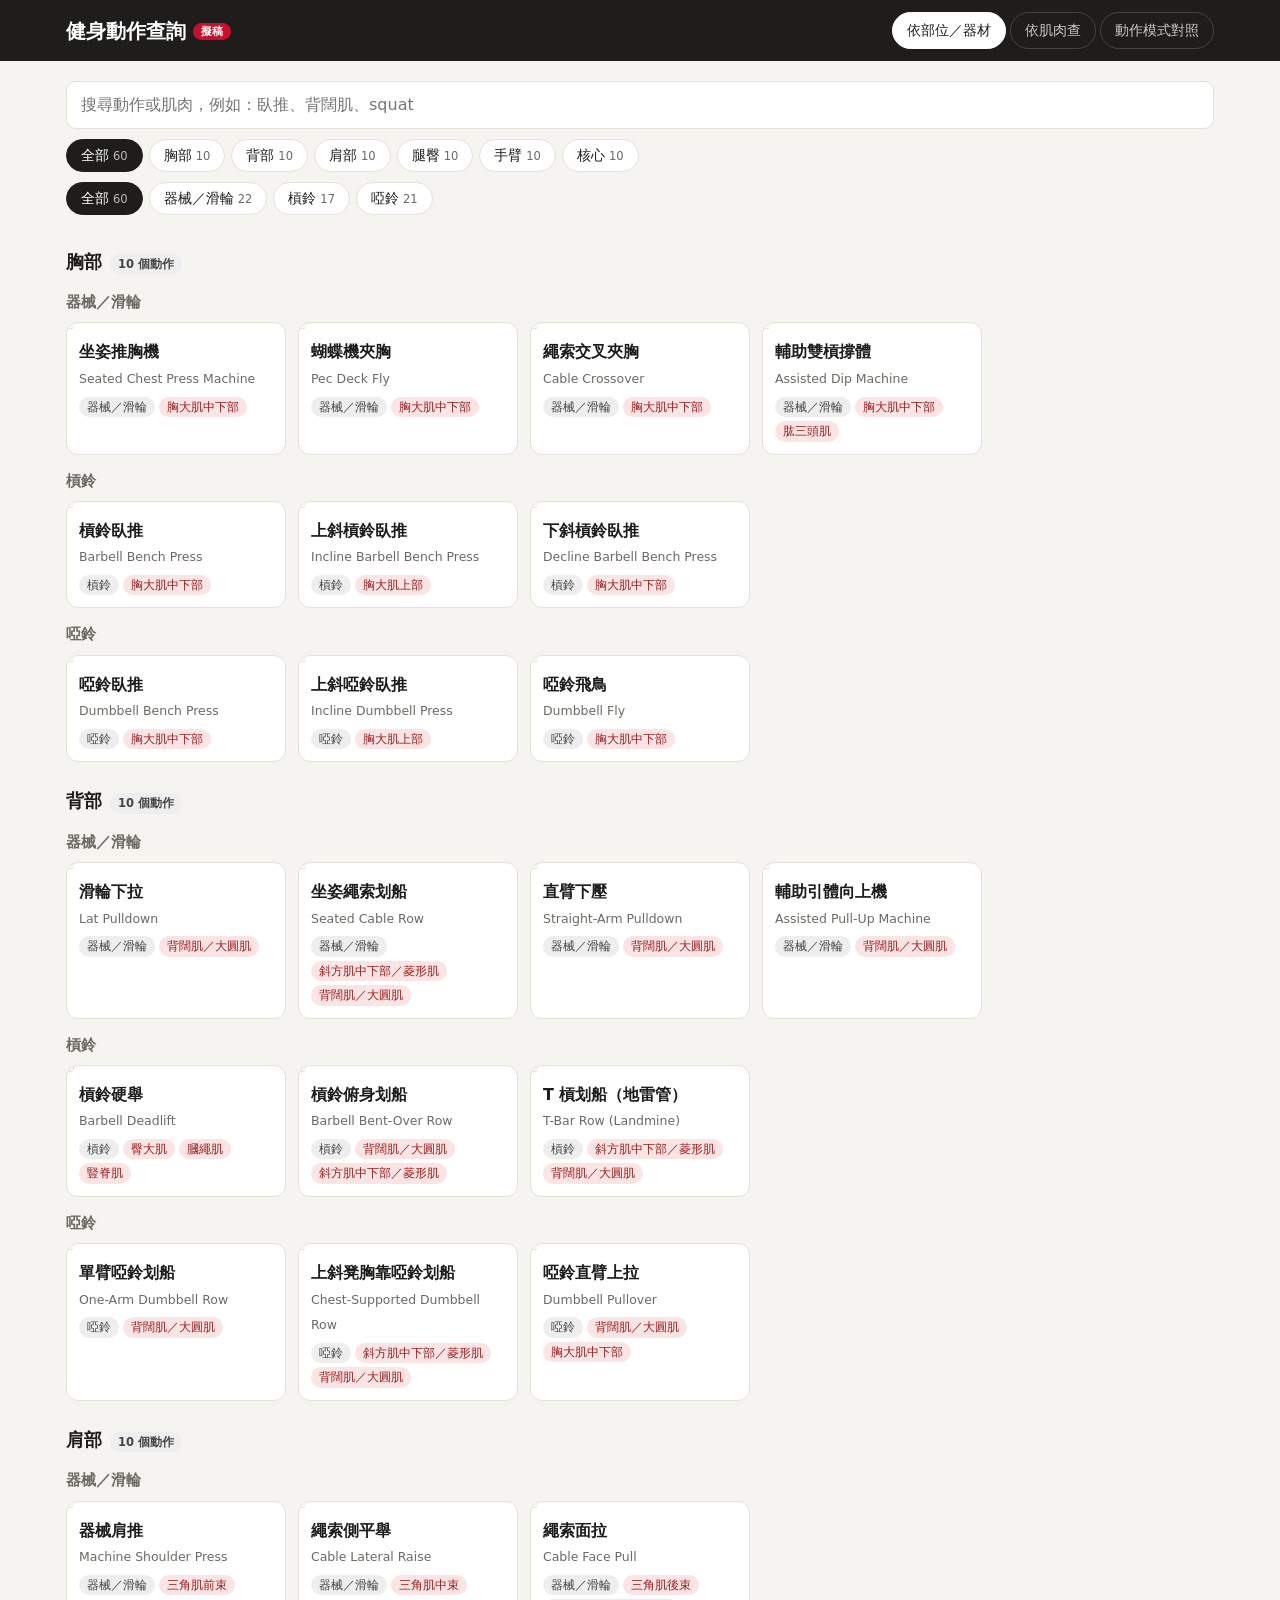
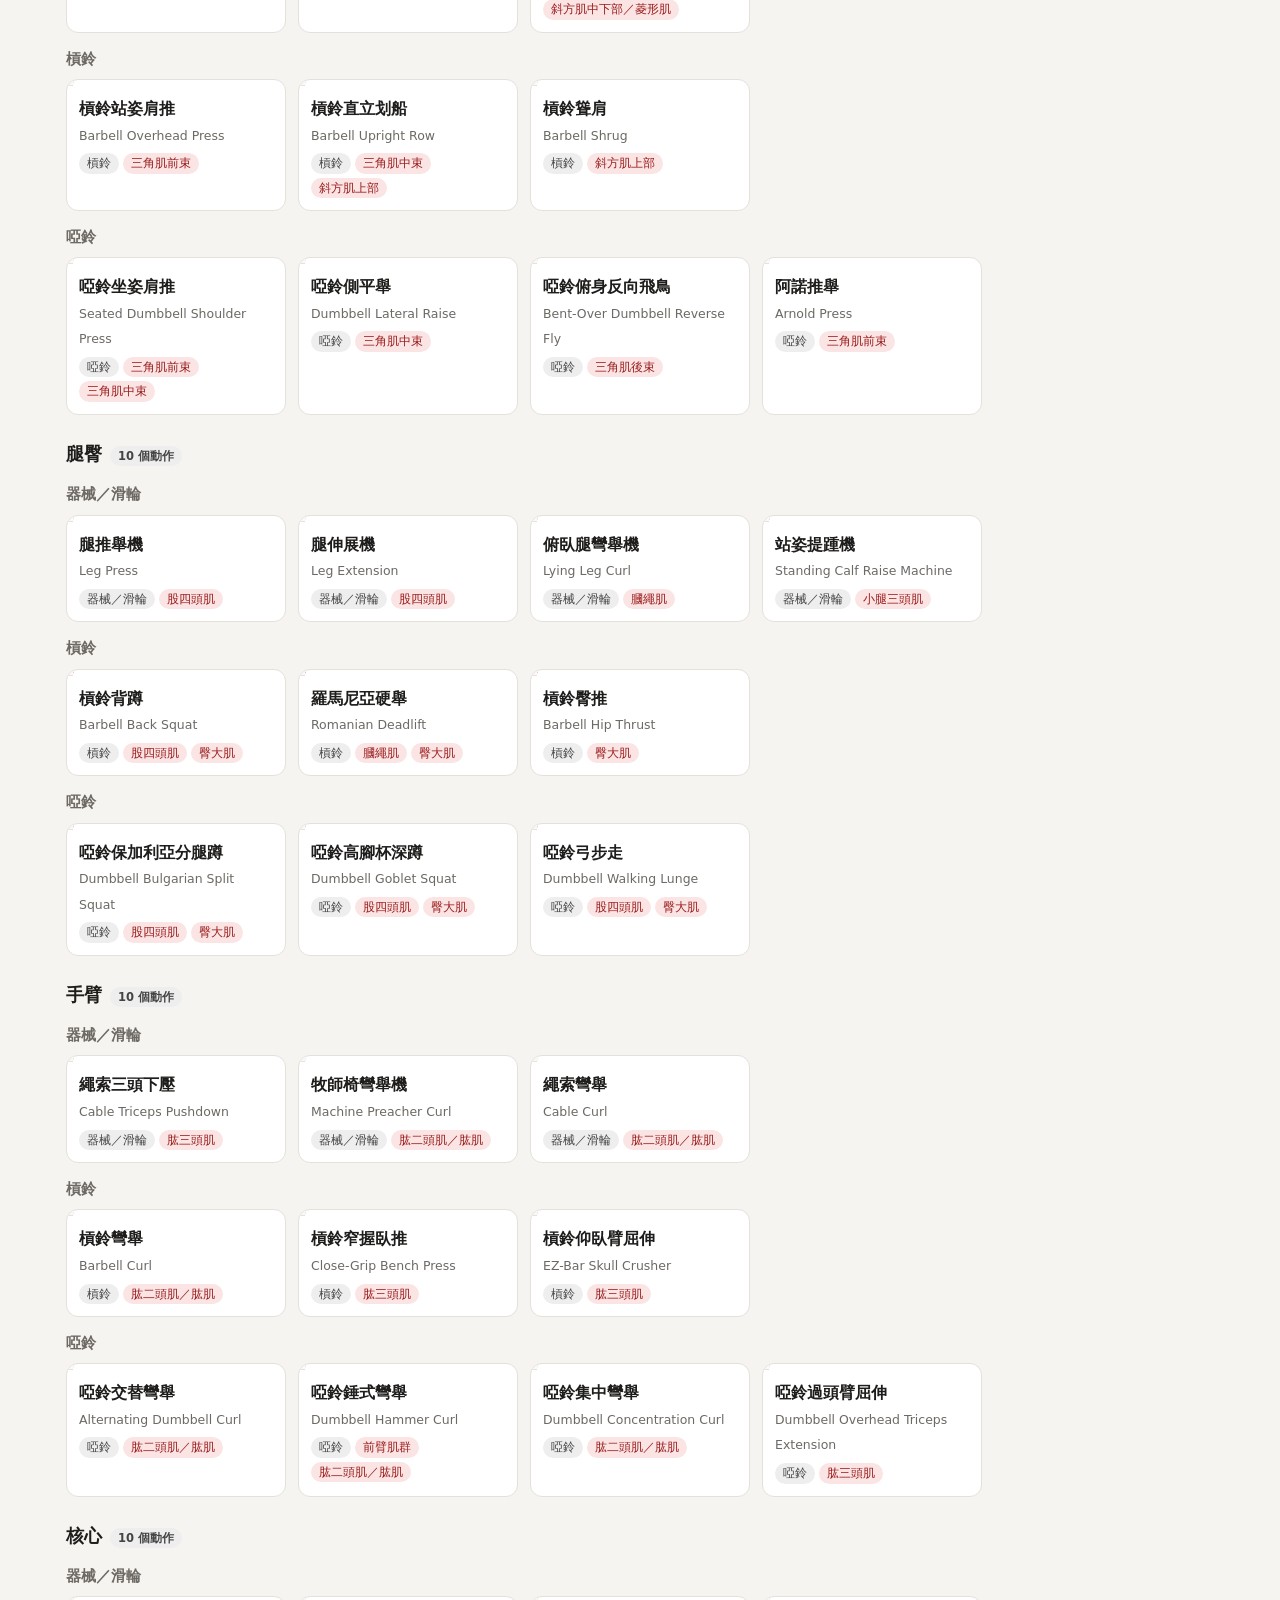
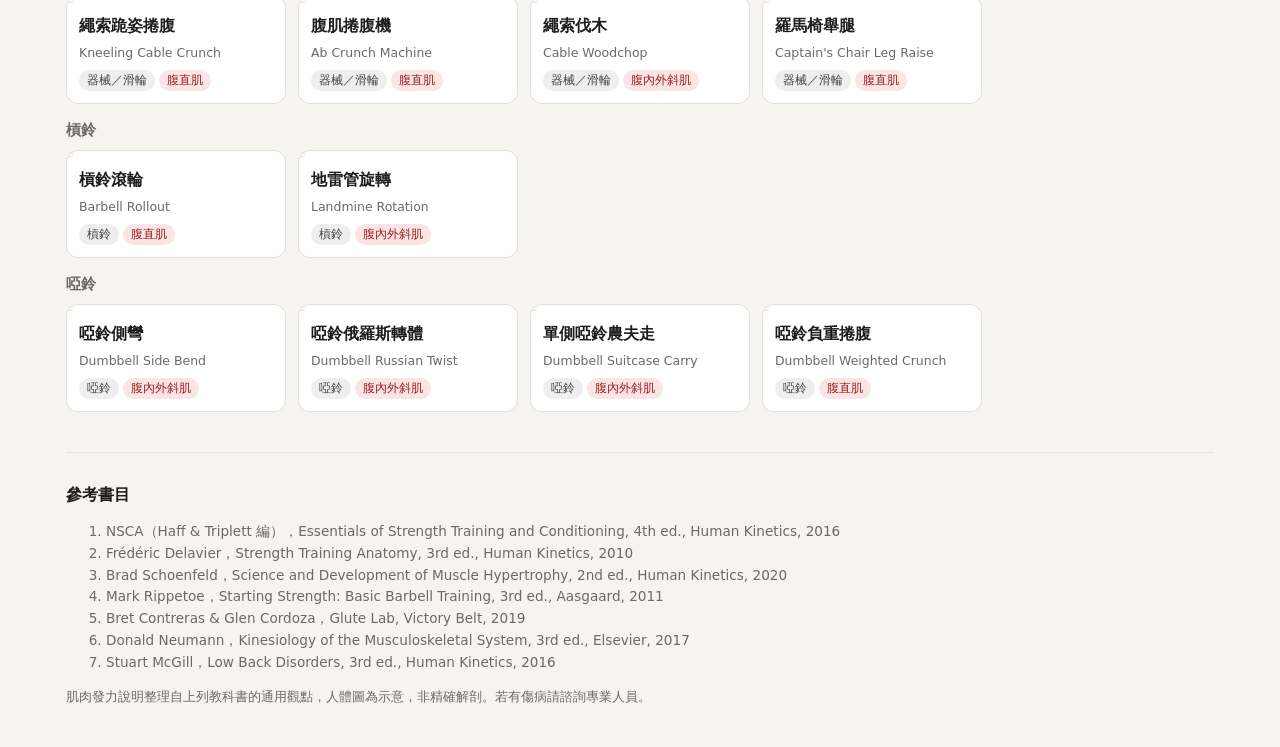
==== fitness/index.html @ 2133292a "Add fitness exercise lookup site draft 60 exercises (6 body parts x 10) grouped by machine/barbell/d" ====
<!doctype html>
<html lang="zh-Hant">
<head>
  <meta charset="utf-8">
  <meta name="viewport" content="width=device-width, initial-scale=1">
  <title>健身動作查詢</title>
  <link rel="stylesheet" href="css/style.css">
</head>
<body>
  <header class="top">
    <div class="wrap top-inner">
      <h1>健身動作查詢 <span class="draft">擬稿</span></h1>
      <nav class="views" role="tablist">
        <button data-view="exercises" class="on">依部位／器材</button>
        <button data-view="muscles">依肌肉查</button>
        <button data-view="patterns">動作模式對照</button>
      </nav>
    </div>
  </header>

  <main class="wrap">
    <!-- 視圖 1：動作列表 -->
    <section id="view-exercises" class="view">
      <div class="filters">
        <input id="q" type="search" placeholder="搜尋動作或肌肉，例如：臥推、背闊肌、squat">
        <div class="chips" id="part-chips"></div>
        <div class="chips" id="eq-chips"></div>
      </div>
      <div id="list"></div>
    </section>

    <!-- 視圖 2：點肌肉找動作 -->
    <section id="view-muscles" class="view" hidden>
      <p class="hint">點選人體圖上的肌肉，列出以它為主動肌／協同肌的動作。</p>
      <div class="muscle-layout">
        <div class="maps" id="muscle-maps"></div>
        <div id="muscle-result"></div>
      </div>
    </section>

    <!-- 視圖 3：動作模式 → 肌肉 -->
    <section id="view-patterns" class="view" hidden>
      <p class="hint">「怎樣的動作 → 練到哪些肌肉」：同一種動作模式，換器材練到的主要肌群大致相同。</p>
      <div id="pattern-table"></div>
    </section>

    <footer class="refs">
      <h2>參考書目</h2>
      <ol id="book-list"></ol>
      <p class="note">肌肉發力說明整理自上列教科書的通用觀點，人體圖為示意，非精確解剖。若有傷病請諮詢專業人員。</p>
    </footer>
  </main>

  <!-- 動作詳細 -->
  <dialog id="detail"></dialog>

  <script src="js/muscles.js"></script>
  <script src="js/data.js"></script>
  <script src="js/app.js"></script>
</body>
</html>
---- fitness/css/style.css ----
:root {
  --bg: #f6f4f1;
  --card: #ffffff;
  --ink: #1e1d1b;
  --muted: #6d6964;
  --line: #e4e0da;
  --accent: #c8102e;
  --primary: #d62828;
  --secondary: #f2a0a0;
  --stab: #f5c26b;
  --idle: #d9d4cd;
  --bone: #ebe7e1;
  --radius: 12px;
}
* { box-sizing: border-box; }
body {
  margin: 0; background: var(--bg); color: var(--ink);
  font-family: "Noto Sans TC", "PingFang TC", "Microsoft JhengHei", system-ui, sans-serif;
  line-height: 1.6;
}
.wrap { max-width: 1180px; margin: 0 auto; padding: 0 16px; }

/* Header */
.top { background: var(--ink); color: #fff; position: sticky; top: 0; z-index: 5; }
.top-inner { display: flex; align-items: center; justify-content: space-between; gap: 12px; flex-wrap: wrap; padding-top: 12px; padding-bottom: 12px; }
.top h1 { font-size: 1.25rem; margin: 0; }
.draft { font-size: .7rem; background: var(--accent); padding: 2px 8px; border-radius: 99px; vertical-align: middle; }
.views { display: flex; gap: 4px; flex-wrap: wrap; }
.views button { background: transparent; color: #cfcac3; border: 1px solid #444; border-radius: 99px; padding: 6px 14px; cursor: pointer; font: inherit; font-size: .9rem; }
.views button.on { background: #fff; color: var(--ink); border-color: #fff; }

/* Filters */
.filters { padding: 20px 0 8px; display: grid; gap: 10px; }
#q { width: 100%; padding: 10px 14px; border: 1px solid var(--line); border-radius: 10px; font: inherit; background: #fff; }
.chips { display: flex; gap: 6px; flex-wrap: wrap; }
.chip { border: 1px solid var(--line); background: #fff; border-radius: 99px; padding: 4px 14px; cursor: pointer; font: inherit; font-size: .9rem; color: var(--ink); }
.chip.on { background: var(--ink); color: #fff; border-color: var(--ink); }
.chip .n { color: var(--muted); font-size: .8em; margin-left: 4px; }
.chip.on .n { color: #bbb; }

/* Groups + cards */
.group { margin: 24px 0; }
.group h2 { font-size: 1.15rem; margin: 0 0 4px; display: flex; align-items: baseline; gap: 8px; }
.group h3 { font-size: .95rem; color: var(--muted); margin: 14px 0 8px; font-weight: 600; }
.grid { display: grid; grid-template-columns: repeat(auto-fill, minmax(210px, 1fr)); gap: 12px; }
.card { display: flex; flex-direction: column; background: var(--card); border: 1px solid var(--line); border-radius: var(--radius); overflow: hidden; cursor: pointer; text-align: left; padding: 0; font: inherit; color: inherit; transition: transform .12s, box-shadow .12s; }
.card:hover, .card:focus-visible { transform: translateY(-2px); box-shadow: 0 6px 18px rgba(0,0,0,.08); outline: none; }
.thumb { flex: none; aspect-ratio: 1 / 1; background: #faf9f7; display: flex; align-items: center; justify-content: center; border-bottom: 1px solid var(--line); position: relative; }
.thumb img { width: 100%; height: 100%; object-fit: cover; }
.thumb .mini { display: flex; height: 94%; gap: 6px; }
.thumb .mini svg { height: 100%; width: auto; }
.thumb .ph { position: absolute; left: 8px; bottom: 6px; font-size: .68rem; color: var(--muted); }
.card-body { padding: 10px 12px 12px; }
.card-body b { display: block; font-size: 1rem; }
.card-body .en { font-size: .78rem; color: var(--muted); }
.tags { display: flex; flex-wrap: wrap; gap: 4px; margin-top: 6px; }
.tag { font-size: .72rem; padding: 1px 8px; border-radius: 99px; background: #fbe4e4; color: #9b1c1c; }
.tag.eq { background: #eee; color: #444; }

/* Body SVG */
.body .m { stroke: #fff; stroke-width: 1.2; transition: fill .15s; }
.body .m-bone { fill: var(--bone); stroke: none; }
.body .m-idle { fill: var(--idle); }
.body .m-primary { fill: var(--primary); }
.body .m-secondary { fill: var(--secondary); }
.body .m-stabilizer { fill: var(--idle); stroke: var(--stab); stroke-width: 2; }
.body-label { font-size: 9px; text-anchor: middle; fill: var(--muted); }
.body-interactive .m[data-muscle] { cursor: pointer; }
.body-interactive .m[data-muscle]:hover { fill: #e77a7a; }
.body-interactive .m.is-selected { fill: var(--primary); }

.legend { display: flex; gap: 14px; flex-wrap: wrap; font-size: .8rem; color: var(--muted); }
.legend i { display: inline-block; width: 12px; height: 12px; border-radius: 3px; vertical-align: -1px; margin-right: 4px; }

/* Muscle view */
.hint { color: var(--muted); margin: 18px 0 10px; }
.muscle-layout { display: grid; grid-template-columns: minmax(260px, 380px) 1fr; gap: 24px; align-items: start; }
.maps { display: flex; gap: 8px; background: #fff; border: 1px solid var(--line); border-radius: var(--radius); padding: 12px; position: sticky; top: 76px; }
.maps svg { width: 50%; height: auto; }
@media (max-width: 720px) {
  .muscle-layout { grid-template-columns: 1fr; }
  .maps { position: static; }
}

/* Pattern table */
table { width: 100%; border-collapse: collapse; background: #fff; border-radius: var(--radius); overflow: hidden; border: 1px solid var(--line); }
th, td { text-align: left; padding: 10px 12px; border-bottom: 1px solid var(--line); vertical-align: top; font-size: .9rem; }
th { background: #f0ece6; }
td .link { color: var(--accent); cursor: pointer; text-decoration: underline; text-underline-offset: 2px; background: none; border: 0; padding: 0; font: inherit; }
.table-wrap { overflow-x: auto; }

/* Dialog */
dialog { border: 0; border-radius: 16px; padding: 0; width: min(920px, calc(100vw - 24px)); max-height: calc(100vh - 32px); }
dialog::backdrop { background: rgba(20,18,16,.55); }
.d-head { display: flex; justify-content: space-between; align-items: start; gap: 12px; padding: 18px 20px 10px; border-bottom: 1px solid var(--line); position: sticky; top: 0; background: #fff; z-index: 1; }
.d-head h2 { margin: 0; font-size: 1.35rem; }
.d-head .en { color: var(--muted); font-size: .9rem; }
.close { border: 0; background: #eee; border-radius: 99px; width: 34px; height: 34px; font-size: 1.1rem; cursor: pointer; flex: none; }
.d-body { padding: 16px 20px 24px; display: grid; gap: 18px; }
.media { display: grid; grid-template-columns: 1fr 1fr; gap: 12px; }
.media-box { background: #faf9f7; border: 1px dashed var(--line); border-radius: var(--radius); aspect-ratio: 1; display: flex; align-items: center; justify-content: center; text-align: center; color: var(--muted); font-size: .85rem; padding: 12px; overflow: hidden; }
.media-box img, .media-box video { width: 100%; height: 100%; object-fit: contain; }
.anatomy { display: grid; grid-template-columns: 220px 1fr; gap: 18px; align-items: start; }
.anatomy .maps { position: static; padding: 8px; }
.roles { display: grid; gap: 8px; }
.role { border-left: 4px solid var(--primary); padding: 4px 10px; background: #fff7f7; border-radius: 0 8px 8px 0; }
.role.sec { border-color: var(--secondary); background: #fffafa; }
.role.stab { border-color: var(--stab); background: #fffbf3; }
.role small { color: var(--muted); display: block; }
.d-body h3 { margin: 0 0 6px; font-size: 1rem; }
.d-body ol, .d-body ul { margin: 0; padding-left: 1.3em; }
.force li { margin-bottom: 4px; }
.mistakes li::marker { content: "✕  "; color: var(--accent); }
.d-refs { font-size: .8rem; color: var(--muted); }
@media (max-width: 640px) {
  .media, .anatomy { grid-template-columns: 1fr; }
  .anatomy .maps { max-width: 260px; margin: 0 auto; }
}

/* Footer */
.refs { margin: 40px 0; padding-top: 16px; border-top: 1px solid var(--line); font-size: .85rem; color: var(--muted); }
.refs h2 { font-size: 1rem; color: var(--ink); }
.note { font-size: .8rem; }
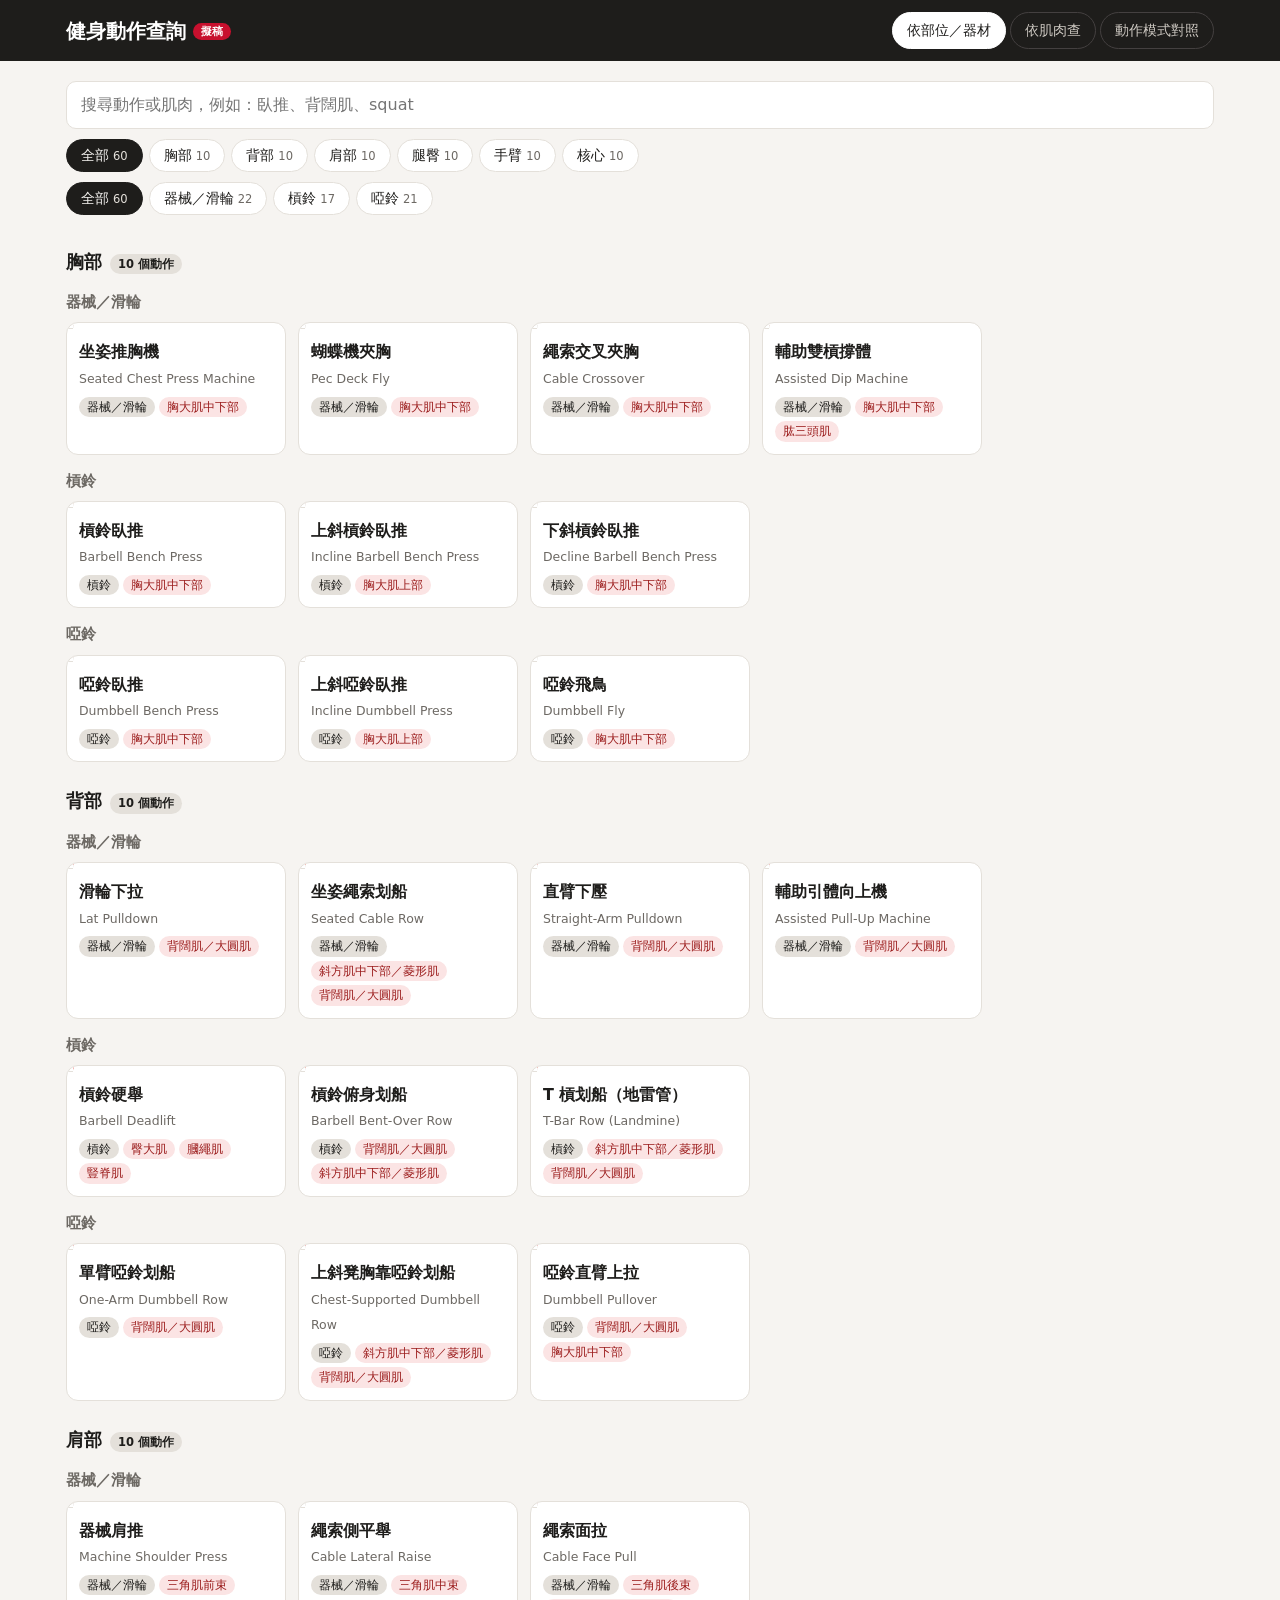
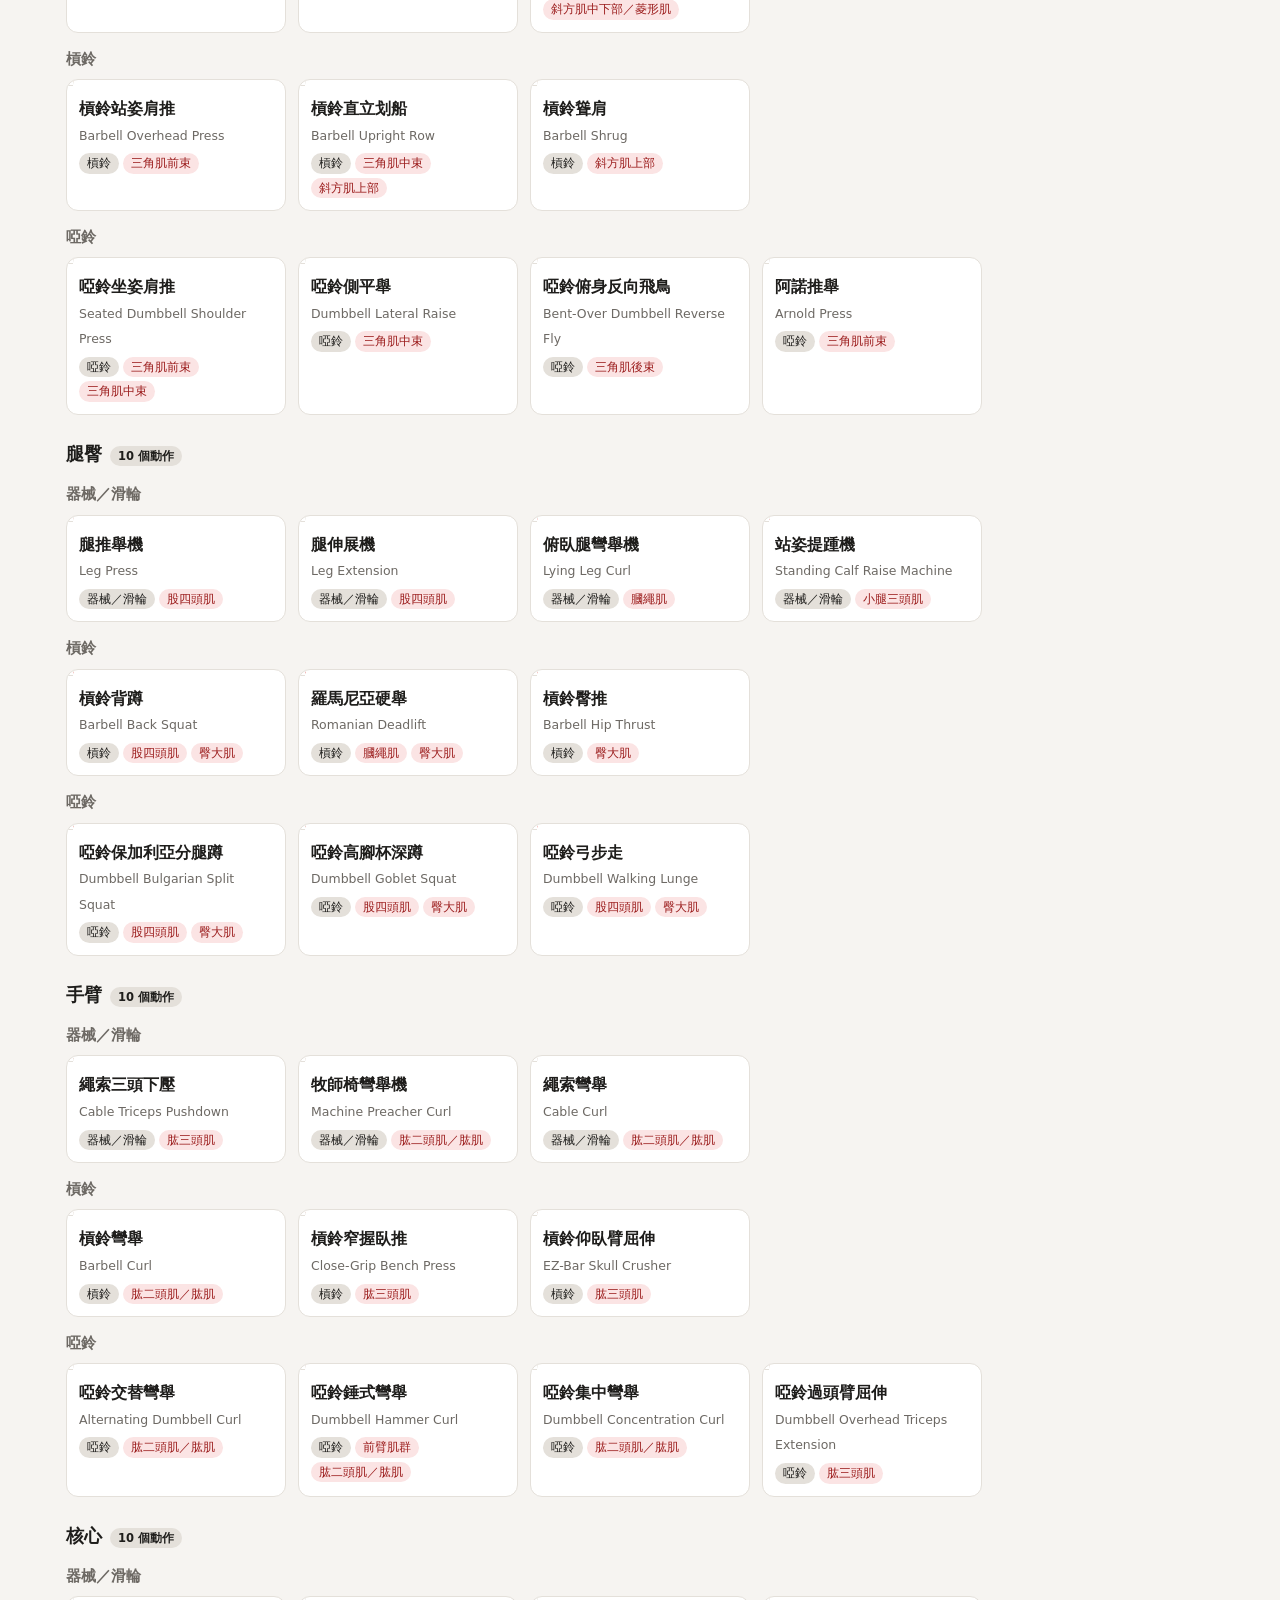
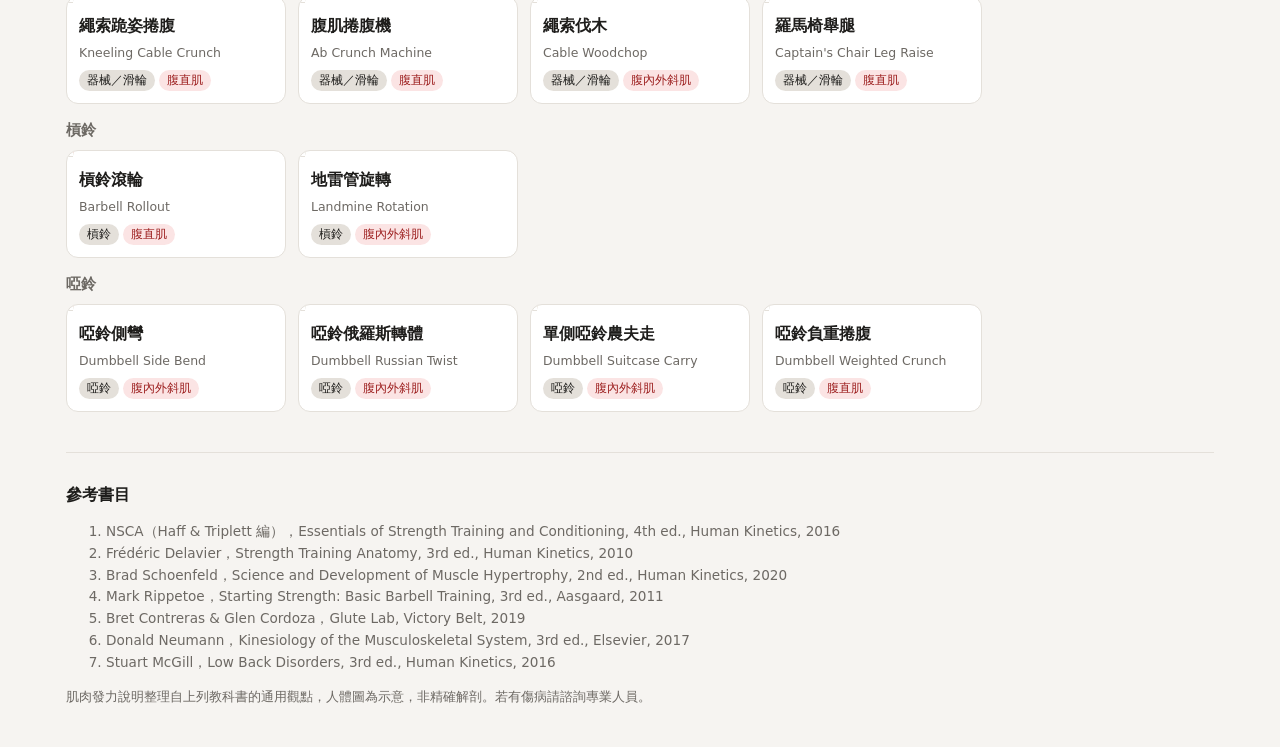
==== commit 6da3f4af: "Add dark mode and phone layout fixes to fitness site Co-Authored-By: Claude Opus 5.5 <noreply@anthro" ====
--- a/fitness/index.html
+++ b/fitness/index.html
@@ -2,7 +2,7 @@
 <html lang="zh-Hant">
 <head>
   <meta charset="utf-8">
-  <meta name="viewport" content="width=device-width, initial-scale=1">
+  <meta name="viewport" content="width=device-width, initial-scale=1, viewport-fit=cover">
   <title>健身動作查詢</title>
   <link rel="stylesheet" href="css/style.css">
 </head>
--- a/fitness/css/style.css
+++ b/fitness/css/style.css
@@ -11,32 +11,47 @@
   --idle: #d9d4cd;
   --bone: #ebe7e1;
   --radius: 12px;
+  --soft: var(--soft);
+  --tint: #fbe4e4;
+  --tint-fg: #9b1c1c;
+  --head-bg: #1e1d1b;
+  --head-fg: #ffffff;
+  --head-muted: #cfcac3;
+  --head-line: #444040;
 }
+@media (prefers-color-scheme: dark) { :root:not([data-theme="light"]) {
+  --bg: #151413; --card: #201e1c; --ink: #efebe6; --muted: #a29c94; --line: #36322e;
+  --idle: #4a4540; --bone: #2d2a27; --soft: #1a1917; --tint: #4a1f1f; --tint-fg: #ffc9c9;
+  --secondary: #b86464; --head-bg: #0d0c0b; --head-line: #3a3632; color-scheme: dark; } }
+:root[data-theme="dark"] {
+  --bg: #151413; --card: #201e1c; --ink: #efebe6; --muted: #a29c94; --line: #36322e;
+  --idle: #4a4540; --bone: #2d2a27; --soft: #1a1917; --tint: #4a1f1f; --tint-fg: #ffc9c9;
+  --secondary: #b86464; --head-bg: #0d0c0b; --head-line: #3a3632; color-scheme: dark; }
 * { box-sizing: border-box; }
 body {
   margin: 0; background: var(--bg); color: var(--ink);
   font-family: "Noto Sans TC", "PingFang TC", "Microsoft JhengHei", system-ui, sans-serif;
   line-height: 1.6;
 }
-.wrap { max-width: 1180px; margin: 0 auto; padding: 0 16px; }
+.wrap { max-width: 1180px; margin: 0 auto; padding-left: max(16px, env(safe-area-inset-left, 0px)); padding-right: max(16px, env(safe-area-inset-right, 0px)); }
 
 /* Header */
-.top { background: var(--ink); color: #fff; position: sticky; top: 0; z-index: 5; }
+.top { background: var(--head-bg); color: var(--head-fg); position: sticky; top: env(safe-area-inset-top, 0px); z-index: 5; }
 .top-inner { display: flex; align-items: center; justify-content: space-between; gap: 12px; flex-wrap: wrap; padding-top: 12px; padding-bottom: 12px; }
 .top h1 { font-size: 1.25rem; margin: 0; }
 .draft { font-size: .7rem; background: var(--accent); padding: 2px 8px; border-radius: 99px; vertical-align: middle; }
 .views { display: flex; gap: 4px; flex-wrap: wrap; }
-.views button { background: transparent; color: #cfcac3; border: 1px solid #444; border-radius: 99px; padding: 6px 14px; cursor: pointer; font: inherit; font-size: .9rem; }
-.views button.on { background: #fff; color: var(--ink); border-color: #fff; }
+.views button { background: transparent; color: var(--head-muted); border: 1px solid var(--head-line); border-radius: 99px; padding: 6px 14px; cursor: pointer; font: inherit; font-size: .9rem; }
+.views button.on { background: var(--head-fg); color: var(--head-bg); border-color: var(--head-fg); }
 
 /* Filters */
 .filters { padding: 20px 0 8px; display: grid; gap: 10px; }
-#q { width: 100%; padding: 10px 14px; border: 1px solid var(--line); border-radius: 10px; font: inherit; background: #fff; }
+#q { color: var(--ink); width: 100%; padding: 10px 14px; border: 1px solid var(--line); border-radius: 10px; font: inherit; background: var(--card); }
 .chips { display: flex; gap: 6px; flex-wrap: wrap; }
-.chip { border: 1px solid var(--line); background: #fff; border-radius: 99px; padding: 4px 14px; cursor: pointer; font: inherit; font-size: .9rem; color: var(--ink); }
-.chip.on { background: var(--ink); color: #fff; border-color: var(--ink); }
+.chip { border: 1px solid var(--line); background: var(--card); border-radius: 99px; padding: 4px 14px; cursor: pointer; font: inherit; font-size: .9rem; color: var(--ink); }
+.chip.on { background: var(--ink); color: var(--bg); border-color: var(--ink); }
 .chip .n { color: var(--muted); font-size: .8em; margin-left: 4px; }
-.chip.on .n { color: #bbb; }
+.chip.on .n { color: var(--line); }
 
 /* Groups + cards */
 .group { margin: 24px 0; }
@@ -45,7 +60,7 @@
 .grid { display: grid; grid-template-columns: repeat(auto-fill, minmax(210px, 1fr)); gap: 12px; }
 .card { display: flex; flex-direction: column; background: var(--card); border: 1px solid var(--line); border-radius: var(--radius); overflow: hidden; cursor: pointer; text-align: left; padding: 0; font: inherit; color: inherit; transition: transform .12s, box-shadow .12s; }
 .card:hover, .card:focus-visible { transform: translateY(-2px); box-shadow: 0 6px 18px rgba(0,0,0,.08); outline: none; }
-.thumb { flex: none; aspect-ratio: 1 / 1; background: #faf9f7; display: flex; align-items: center; justify-content: center; border-bottom: 1px solid var(--line); position: relative; }
+.thumb { flex: none; aspect-ratio: 1 / 1; background: var(--soft); display: flex; align-items: center; justify-content: center; border-bottom: 1px solid var(--line); position: relative; }
 .thumb img { width: 100%; height: 100%; object-fit: cover; }
 .thumb .mini { display: flex; height: 94%; gap: 6px; }
 .thumb .mini svg { height: 100%; width: auto; }
@@ -54,11 +69,11 @@
 .card-body b { display: block; font-size: 1rem; }
 .card-body .en { font-size: .78rem; color: var(--muted); }
 .tags { display: flex; flex-wrap: wrap; gap: 4px; margin-top: 6px; }
-.tag { font-size: .72rem; padding: 1px 8px; border-radius: 99px; background: #fbe4e4; color: #9b1c1c; }
-.tag.eq { background: #eee; color: #444; }
+.tag { font-size: .72rem; padding: 1px 8px; border-radius: 99px; background: var(--tint); color: var(--tint-fg); }
+.tag.eq { background: var(--line); color: var(--ink); }
 
 /* Body SVG */
-.body .m { stroke: #fff; stroke-width: 1.2; transition: fill .15s; }
+.body .m { stroke: var(--card); stroke-width: 1.2; transition: fill .15s; }
 .body .m-bone { fill: var(--bone); stroke: none; }
 .body .m-idle { fill: var(--idle); }
 .body .m-primary { fill: var(--primary); }
@@ -75,7 +90,7 @@
 /* Muscle view */
 .hint { color: var(--muted); margin: 18px 0 10px; }
 .muscle-layout { display: grid; grid-template-columns: minmax(260px, 380px) 1fr; gap: 24px; align-items: start; }
-.maps { display: flex; gap: 8px; background: #fff; border: 1px solid var(--line); border-radius: var(--radius); padding: 12px; position: sticky; top: 76px; }
+.maps { display: flex; gap: 8px; background: var(--card); border: 1px solid var(--line); border-radius: var(--radius); padding: 12px; position: sticky; top: 76px; }
 .maps svg { width: 50%; height: auto; }
 @media (max-width: 720px) {
   .muscle-layout { grid-template-columns: 1fr; }
@@ -83,29 +98,29 @@
 }
 
 /* Pattern table */
-table { width: 100%; border-collapse: collapse; background: #fff; border-radius: var(--radius); overflow: hidden; border: 1px solid var(--line); }
+table { width: 100%; border-collapse: collapse; background: var(--card); border-radius: var(--radius); overflow: hidden; border: 1px solid var(--line); }
 th, td { text-align: left; padding: 10px 12px; border-bottom: 1px solid var(--line); vertical-align: top; font-size: .9rem; }
-th { background: #f0ece6; }
+th { background: var(--line); }
 td .link { color: var(--accent); cursor: pointer; text-decoration: underline; text-underline-offset: 2px; background: none; border: 0; padding: 0; font: inherit; }
 .table-wrap { overflow-x: auto; }
 
 /* Dialog */
-dialog { border: 0; border-radius: 16px; padding: 0; width: min(920px, calc(100vw - 24px)); max-height: calc(100vh - 32px); }
+dialog { background: var(--card); color: var(--ink); border: 0; border-radius: 16px; padding: 0; width: min(920px, calc(100vw - 24px)); max-height: calc(100vh - 32px); }
 dialog::backdrop { background: rgba(20,18,16,.55); }
-.d-head { display: flex; justify-content: space-between; align-items: start; gap: 12px; padding: 18px 20px 10px; border-bottom: 1px solid var(--line); position: sticky; top: 0; background: #fff; z-index: 1; }
+.d-head { display: flex; justify-content: space-between; align-items: start; gap: 12px; padding: 18px 20px 10px; border-bottom: 1px solid var(--line); position: sticky; top: 0; background: var(--card); z-index: 1; }
 .d-head h2 { margin: 0; font-size: 1.35rem; }
 .d-head .en { color: var(--muted); font-size: .9rem; }
-.close { border: 0; background: #eee; border-radius: 99px; width: 34px; height: 34px; font-size: 1.1rem; cursor: pointer; flex: none; }
+.close { border: 0; background: var(--line); color: var(--ink); border-radius: 99px; width: 34px; height: 34px; font-size: 1.1rem; cursor: pointer; flex: none; }
 .d-body { padding: 16px 20px 24px; display: grid; gap: 18px; }
 .media { display: grid; grid-template-columns: 1fr 1fr; gap: 12px; }
-.media-box { background: #faf9f7; border: 1px dashed var(--line); border-radius: var(--radius); aspect-ratio: 1; display: flex; align-items: center; justify-content: center; text-align: center; color: var(--muted); font-size: .85rem; padding: 12px; overflow: hidden; }
+.media-box { background: var(--soft); border: 1px dashed var(--line); border-radius: var(--radius); aspect-ratio: 1; display: flex; align-items: center; justify-content: center; text-align: center; color: var(--muted); font-size: .85rem; padding: 12px; overflow: hidden; }
 .media-box img, .media-box video { width: 100%; height: 100%; object-fit: contain; }
 .anatomy { display: grid; grid-template-columns: 220px 1fr; gap: 18px; align-items: start; }
 .anatomy .maps { position: static; padding: 8px; }
 .roles { display: grid; gap: 8px; }
-.role { border-left: 4px solid var(--primary); padding: 4px 10px; background: #fff7f7; border-radius: 0 8px 8px 0; }
-.role.sec { border-color: var(--secondary); background: #fffafa; }
-.role.stab { border-color: var(--stab); background: #fffbf3; }
+.role { border-left: 4px solid var(--primary); padding: 4px 10px; background: var(--soft); border-radius: 0 8px 8px 0; }
+.role.sec { border-color: var(--secondary); background: var(--soft); }
+.role.stab { border-color: var(--stab); background: var(--soft); }
 .role small { color: var(--muted); display: block; }
 .d-body h3 { margin: 0 0 6px; font-size: 1rem; }
 .d-body ol, .d-body ul { margin: 0; padding-left: 1.3em; }
@@ -114,6 +129,7 @@
 .d-refs { font-size: .8rem; color: var(--muted); }
 @media (max-width: 640px) {
   .media, .anatomy { grid-template-columns: 1fr; }
+  .media-box { aspect-ratio: 16 / 10; }
   .anatomy .maps { max-width: 260px; margin: 0 auto; }
 }
 
@@ -121,3 +137,8 @@
 .refs { margin: 40px 0; padding-top: 16px; border-top: 1px solid var(--line); font-size: .85rem; color: var(--muted); }
 .refs h2 { font-size: 1rem; color: var(--ink); }
 .note { font-size: .8rem; }
+
+/* 手機安全區：sticky header 上方色帶 */
+body::before { content: ""; position: fixed; inset: 0 0 auto; height: env(safe-area-inset-top, 0px); z-index: 10; background: var(--head-bg); }
+:focus-visible { outline: 2px solid var(--accent); outline-offset: 2px; }
+@media (prefers-reduced-motion: reduce) { * { transition: none !important; } }
